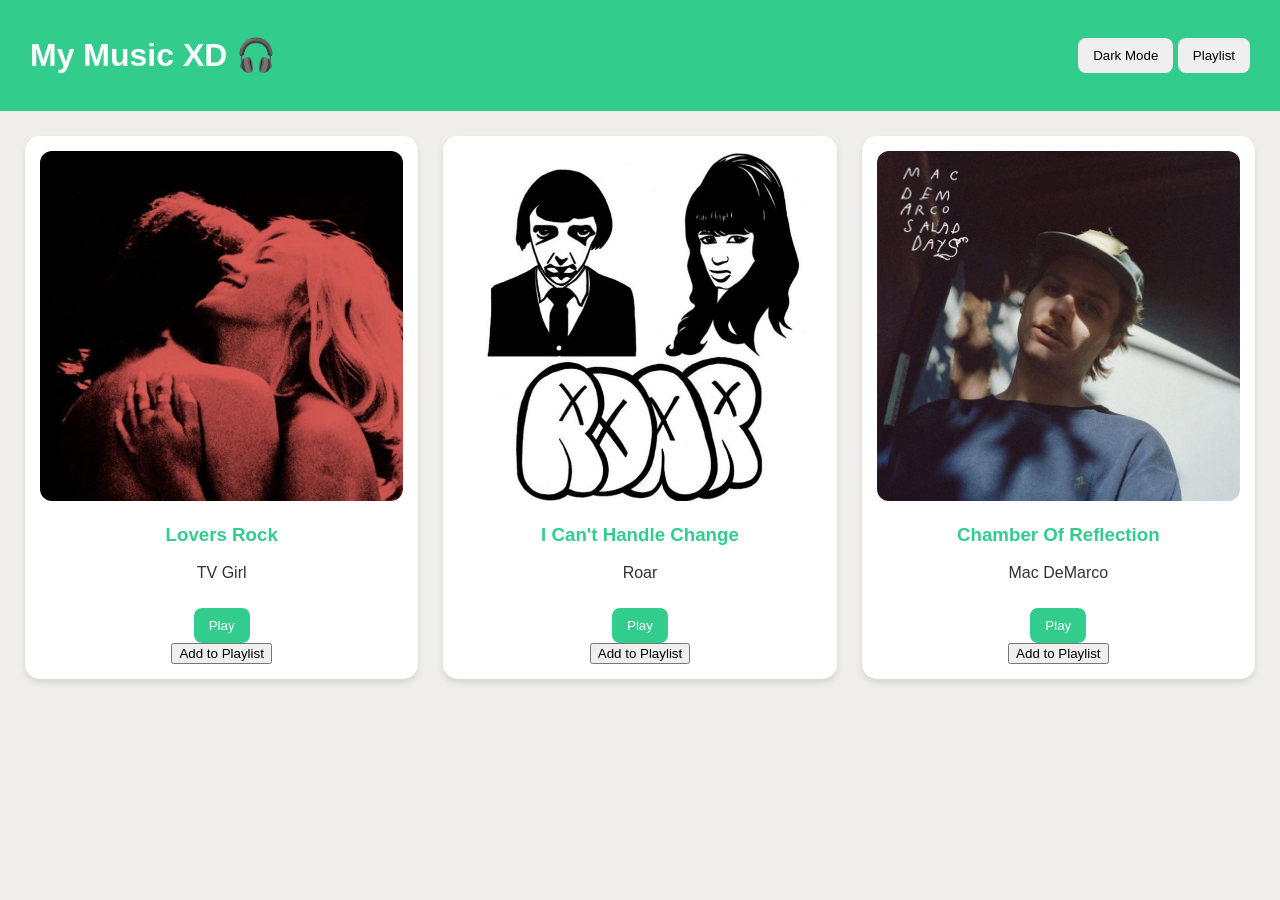
==== assets/Project-1/index.html @ 01f831f4 "melakukan update untuk projek yang di pamerkan 10:29, 6/8/26" ====
<!DOCTYPE html>
<html lang="en">
<head>
<meta charset="UTF-8">
<meta name="viewport" content="width=device-width, initial-scale=1.0">
<title>MusicStore</title>
<link rel="stylesheet" href="style.css">

</head>
<body>

<!-- ================= HEADER ================= -->
<header class="header">
    <h1>My Music XD 🎧</h1>

    <div>
        <button class="toggle-dark" onclick="toggleDarkMode()">Dark Mode</button>
        <button class="btn-playlist" onclick="openPlaylist()">Playlist</button>
    </div>
</header>

<!-- ================= PRODUCT LIST ================= -->
<main class="main-content">
    <div class="product-content">

        <!-- CARD 1 -->
        <div class="product-card"
            data-album="Lovers Rock"
            data-artist="TV Girl"
            data-song="song1">
            
            <img src="tvgirl.jpeg">
            <div class="product-details">
                <h3>Lovers Rock</h3>
                <p>TV Girl</p>

                <button class="btn-play" onclick="openPopup(this)">Play</button><br>
                <button onclick="addToPlaylist('Lovers Rock - TV Girl')">Add to Playlist</button>

                <audio id="song1" src="Lovers Rock.mp3"></audio>
            </div>
        </div>

        <!-- CARD 2 -->
        <div class="product-card"
            data-album="I Can't Handle Change"
            data-artist="Roar"
            data-song="song2">

            <img src="roar.jpeg">
            <div class="product-details">
                <h3>I Can't Handle Change</h3>
                <p>Roar</p>

                <button class="btn-play" onclick="openPopup(this)">Play</button><br>
                <button onclick="addToPlaylist('I Can’t Handle Change - Roar')">Add to Playlist</button>

                <audio id="song2" src="Roar - I Can’t Handle Change.mp3"></audio>
            </div>
        </div>

        <!-- CARD 3 -->
        <div class="product-card"
            data-album="Chamber Of Reflection"
            data-artist="Mac DeMarco"
            data-song="song3">

            <img src="mac.jpeg">
            <div class="product-details">
                <h3>Chamber Of Reflection</h3>
                <p>Mac DeMarco</p>

                <button class="btn-play" onclick="openPopup(this)">Play</button><br>
                <button onclick="addToPlaylist('Chamber Of Reflection - Mac DeMarco')">Add to Playlist</button>

                <audio id="song3" src="Chamber Of Reflection.mp3"></audio>
            </div>
        </div>

    </div>
</main>

<!-- ================= POPUP VIDEO + AUDIO ================= -->
<div class="modal" id="modal">
    <div class="modal-content">
        <span class="modal-close" onclick="closePopup()">&times;</span>

        <!-- FIX: Video selalu animasi.mp4 -->
        <video id="modalVideo" controls style="width:100%; max-height:350px; border-radius:10px;">
            <source id="modalVideoSrc" src="animasi.mp4" type="video/mp4">
        </video>

        <h3 id="modalAlbum"></h3>
        <p id="modalArtist"></p>

        <audio controls id="modalAudio"></audio>
    </div>
</div>

<!-- ================= PLAYLIST POPUP ================= -->
<div class="modal" id="playlistModal">
    <div class="modal-content">
        <span class="modal-close" onclick="closePlaylist()">&times;</span>
        <h3>My Playlist</h3>
        <ul id="playlist"></ul>
    </div>
</div>

<!-- ================= SCRIPT ================= -->


</body>

<script src="script.js"></script>
</body>
</html>
---- assets/Project-1/style.css ----
/* ---------------- ROOT COLORS ---------------- */
:root {
    --bg: #EFEEEA;
    --card: #ffffff;
    --text: #333;
    --accent-primary:#32cc8c;
    --accent-secondary: #146542;
    --accent-button: #32cc8c;
}

body.dark {
    --bg: #1a202c;
    --card: #2d3748;
    --text: #e2e8f0;
    --accent-primary: #000;
    --accent-secondary: #fbc02d;
}

/* ---------------- GLOBAL ---------------- */
body {
    margin: 0;
    background: var(--bg);
    color: var(--text);
    font-family: 'Segoe UI', sans-serif;
    transition: 0.3s;
}

/* ---------------- HEADER ---------------- */
.header {
    display: flex;
    justify-content: space-between;
    align-items: center;
    padding: 15px 30px;
    background: var(--accent-primary);
    color: white;
}

.toggle-dark, .btn-playlist {
    padding: 10px 15px;
    border: none;
    border-radius: 8px;
    cursor: pointer;
}

/* ---------------- PRODUCT GRID ---------------- */
.main-content {
    padding: 25px;
}

.product-content {
    display: grid;
    grid-template-columns: repeat(auto-fit, minmax(280px, 1fr));
    gap: 25px;
}

.product-card {
    background: var(--card);
    padding: 15px;
    border-radius: 15px;
    text-align: center;
    transition: 0.3s;
    box-shadow: 0 4px 6px rgba(0,0,0,0.1);
    cursor: pointer;
}

.product-card:hover {
    transform: translateY(-5px);
}

.product-card img {
    width: 100%;
    height: 350px;
    object-fit: cover;
    border-radius: 12px;
}

.product-details h3 {
    color: var(--accent-primary);
}

.btn-play {
    background: var(--accent-button);
    padding: 10px 15px;
    border: none;
    border-radius: 8px;
    color: white;
    cursor: pointer;
    margin-top: 10px;
}

.btn-play:hover {
    background: #004d40;
}

/* ---------------- MODAL ---------------- */
.modal {
    display: none;
    position: fixed;
    z-index: 1000;
    left: 0;
    top: 0;
    width: 100%;
    height: 100%;
    background: rgba(0,0,0,0.85);
    justify-content: center;
    align-items: center;
}

.modal-content {
    background: var(--card);
    padding: 30px;
    border-radius: 15px;
    width: 90%;
    max-width: 500px;
    text-align: center;
    position: relative;
}

.modal-close {
    position: absolute;
    right: 15px;
    top: 10px;
    font-size: 30px;
    cursor: pointer;
}

/* Playlist */
#playlistModal ul {
    max-height: 250px;
    overflow-y: auto;
    list-style: none;
    padding: 0;
}
#playlistModal li {
    padding: 10px;
    background: var(--bg);
    margin-bottom: 8px;
    border-radius: 7px;
}
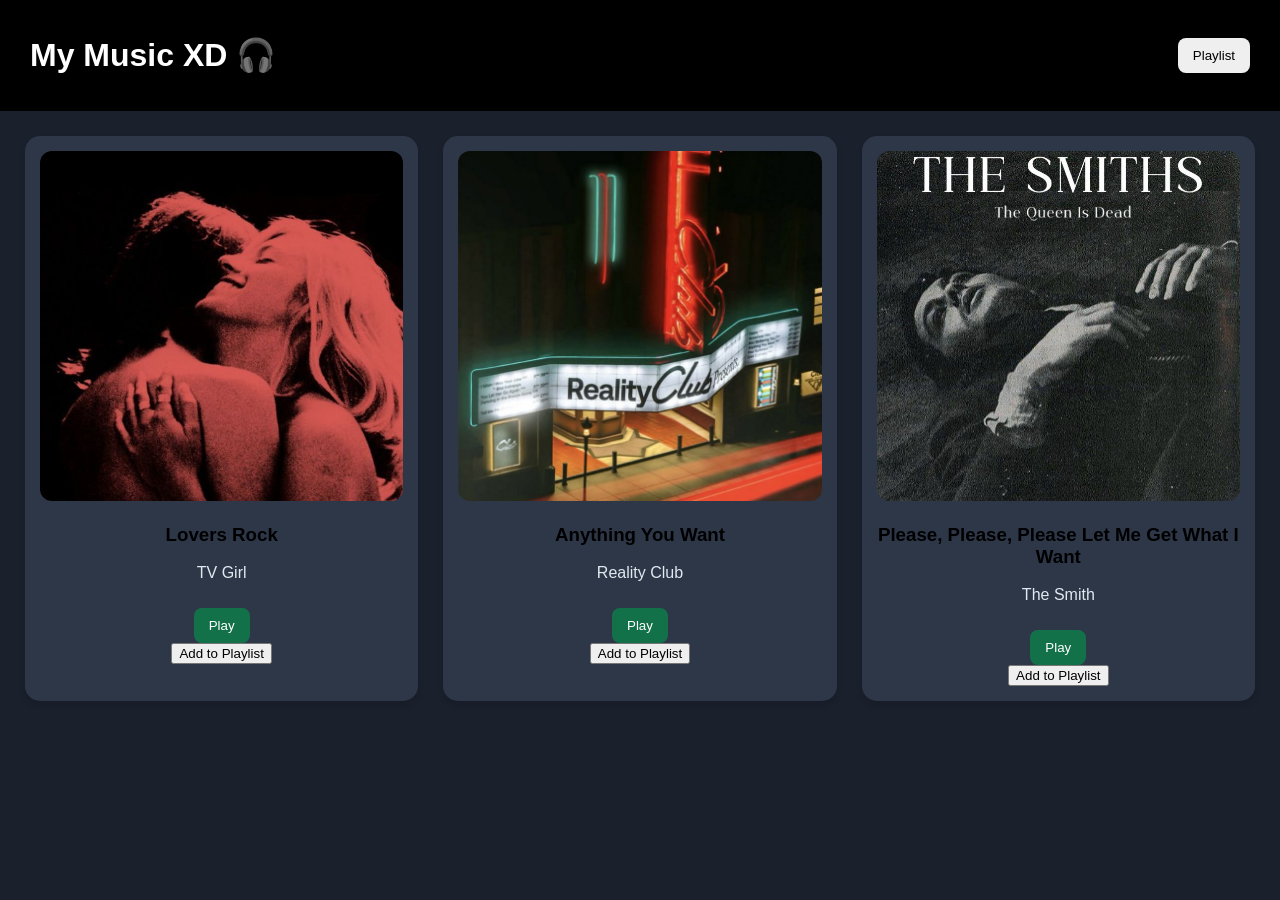
==== commit 083fd79f: "menyelesaikan projek 1" ====
--- a/assets/Project-1/index.html
+++ b/assets/Project-1/index.html
@@ -14,7 +14,6 @@
     <h1>My Music XD 🎧</h1>
 
     <div>
-        <button class="toggle-dark" onclick="toggleDarkMode()">Dark Mode</button>
         <button class="btn-playlist" onclick="openPlaylist()">Playlist</button>
     </div>
 </header>
@@ -27,9 +26,11 @@
         <div class="product-card"
             data-album="Lovers Rock"
             data-artist="TV Girl"
-            data-song="song1">
+            data-song="song1"
+                        data-video="/assets/Project-1/asset/animasi.mp4">
+
             
-            <img src="tvgirl.jpeg">
+            <img src="/assets/Project-1/asset/tvgirl.jpeg">
             <div class="product-details">
                 <h3>Lovers Rock</h3>
                 <p>TV Girl</p>
@@ -37,43 +38,46 @@
                 <button class="btn-play" onclick="openPopup(this)">Play</button><br>
                 <button onclick="addToPlaylist('Lovers Rock - TV Girl')">Add to Playlist</button>
 
-                <audio id="song1" src="Lovers Rock.mp3"></audio>
+                <audio id="song1" src="/assets/Project-1/asset/Lovers Rock.mp3"></audio>
             </div>
         </div>
 
         <!-- CARD 2 -->
         <div class="product-card"
-            data-album="I Can't Handle Change"
-            data-artist="Roar"
-            data-song="song2">
+            data-album="Anything You Want"
+            data-artist="Reality Club"
+            data-song="song2"
+            data-video="/assets/Project-1/asset/RealityClub.mp4">
 
-            <img src="roar.jpeg">
+
+            <img src="/assets/Project-1/asset/RealityClub.png">
             <div class="product-details">
-                <h3>I Can't Handle Change</h3>
-                <p>Roar</p>
+                <h3>Anything You Want</h3>
+                <p>Reality Club</p>
 
                 <button class="btn-play" onclick="openPopup(this)">Play</button><br>
-                <button onclick="addToPlaylist('I Can’t Handle Change - Roar')">Add to Playlist</button>
+                <button onclick="addToPlaylist('Anything You Want - Reality Club')">Add to Playlist</button>
 
-                <audio id="song2" src="Roar - I Can’t Handle Change.mp3"></audio>
+                <audio id="song2" src="/assets/Project-1/asset/RealityClub.mp4"></audio>
             </div>
         </div>
 
         <!-- CARD 3 -->
         <div class="product-card"
-            data-album="Chamber Of Reflection"
-            data-artist="Mac DeMarco"
-            data-song="song3">
+            data-album="Please, Please, Please Let Me Get What I Want"
+            data-artist="The Smith"
+            data-song="song3"
+            data-video="/assets/Project-1/asset/TheSmiths.mp4">
 
-            <img src="mac.jpeg">
+            <img src="/assets/Project-1/asset/TheSmith.png">
             <div class="product-details">
-                <h3>Chamber Of Reflection</h3>
-                <p>Mac DeMarco</p>
+                <h3>Please, Please, Please Let Me Get What I Want</h3>
+                <p>The Smith</p>
 
                 <button class="btn-play" onclick="openPopup(this)">Play</button><br>
-                <button onclick="addToPlaylist('Chamber Of Reflection - Mac DeMarco')">Add to Playlist</button>
+                <button onclick="addToPlaylist('Please, Please, Please Let Me Get What I Want - The Smith')">Add to Playlist</button>
 
-                <audio id="song3" src="Chamber Of Reflection.mp3"></audio>
+                <audio id="song3" src="/assets/Project-1/asset/TheSmiths.m4a"></audio>
             </div>
         </div>
 
@@ -87,7 +91,7 @@
 
         <!-- FIX: Video selalu animasi.mp4 -->
         <video id="modalVideo" controls style="width:100%; max-height:350px; border-radius:10px;">
-            <source id="modalVideoSrc" src="animasi.mp4" type="video/mp4">
+            <source id="modalVideoSrc" src="/assets/Project-1/asset/RealityClub.mp4" type="video/mp4">
         </video>
 
         <h3 id="modalAlbum"></h3>
--- a/assets/Project-1/style.css
+++ b/assets/Project-1/style.css
@@ -1,12 +1,12 @@
 
 /* ---------------- ROOT COLORS ---------------- */
 :root {
-    --bg: #EFEEEA;
-    --card: #ffffff;
-    --text: #333;
-    --accent-primary:#32cc8c;
-    --accent-secondary: #146542;
-    --accent-button: #32cc8c;
+   --bg: #1a202c;
+    --card: #2d3748;
+    --text: #e2e8f0;
+    --accent-primary: #000;
+    --accent-secondary: #fbc02d;
+    --accent-button: #13714a;
 }
 
 body.dark {
